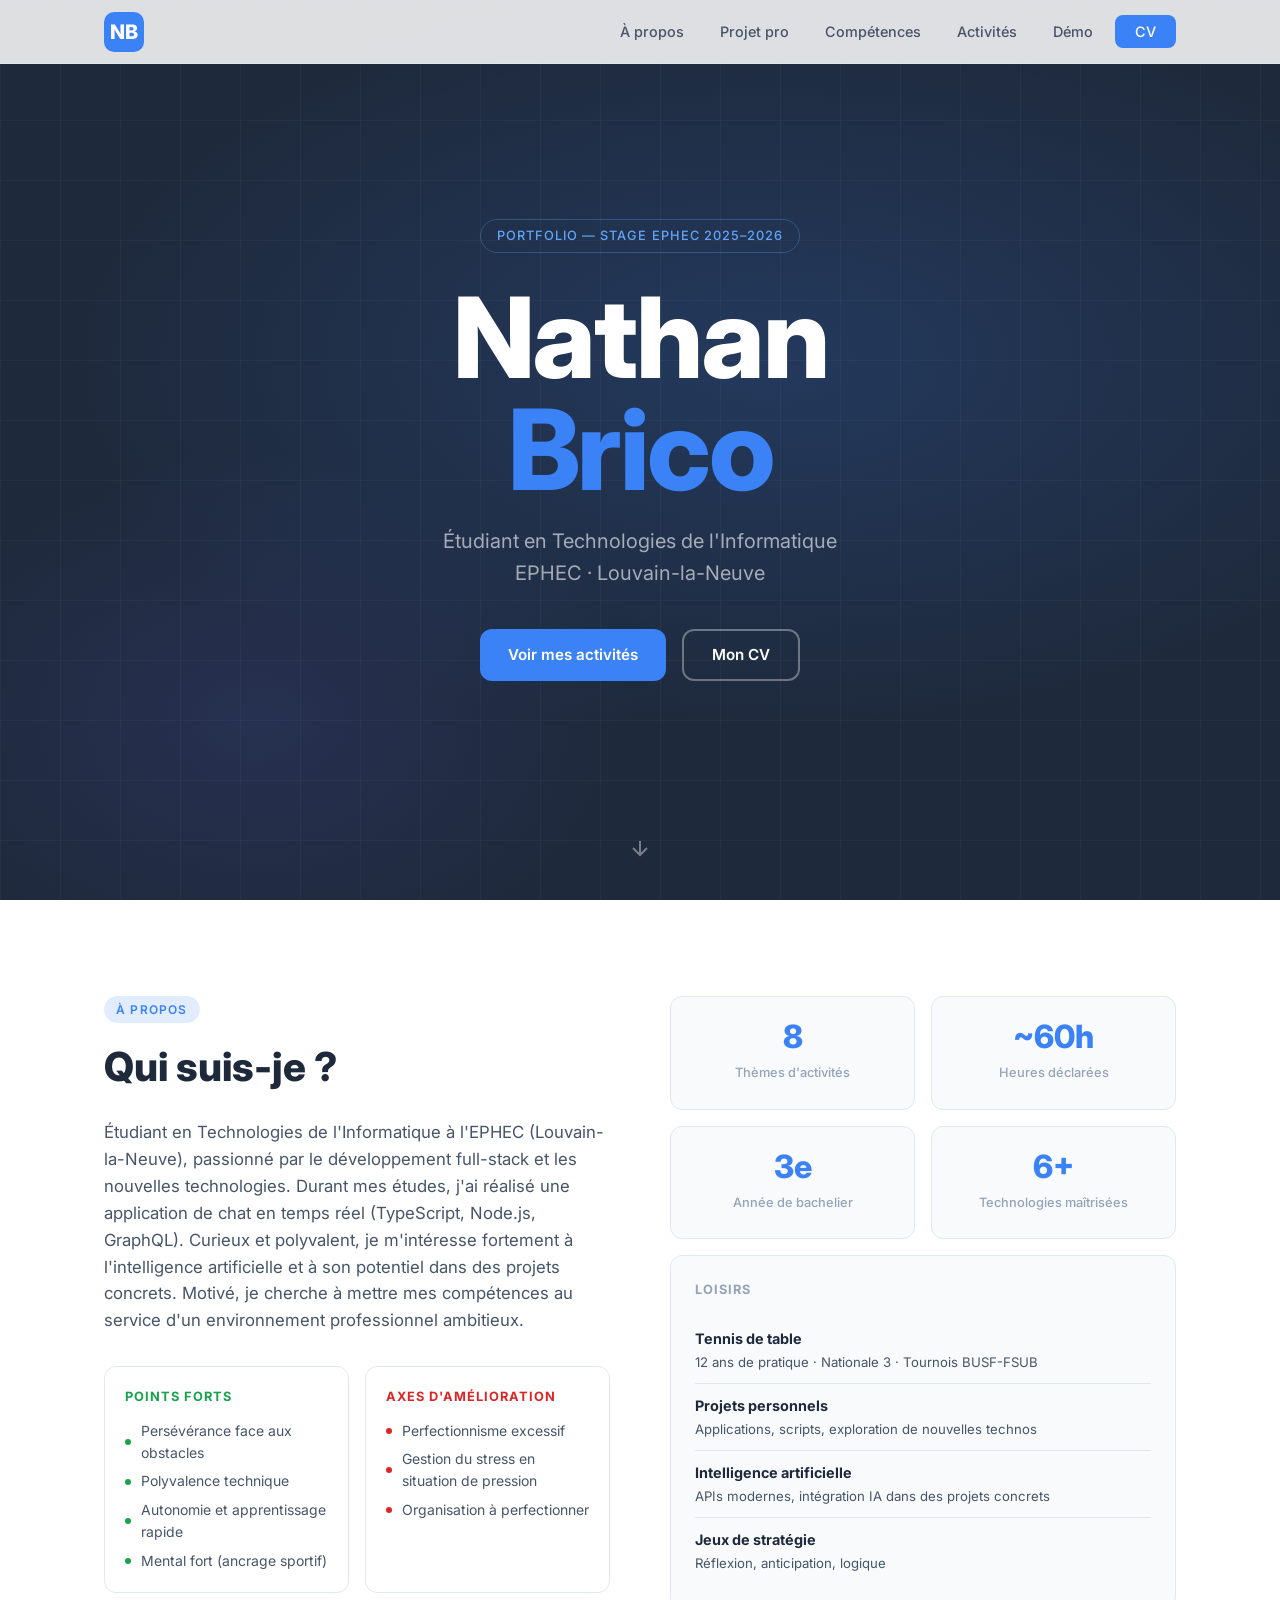
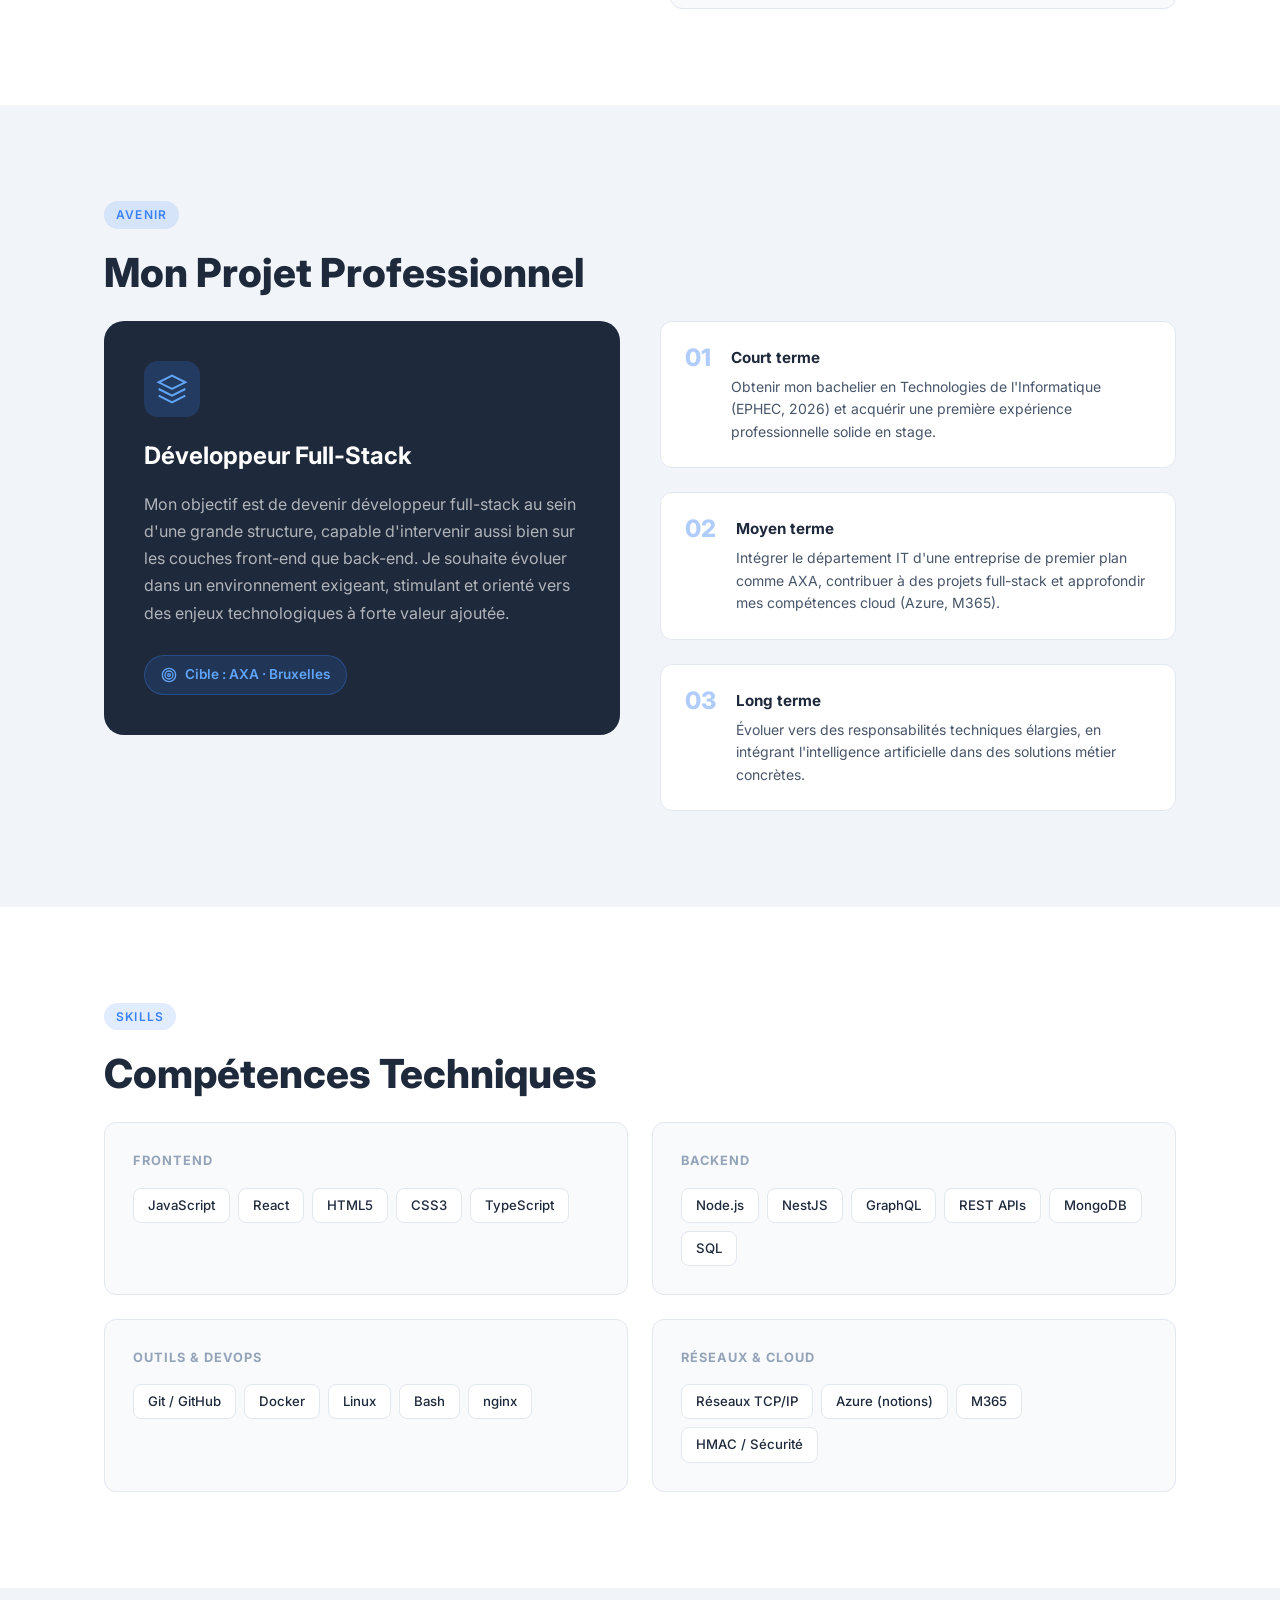
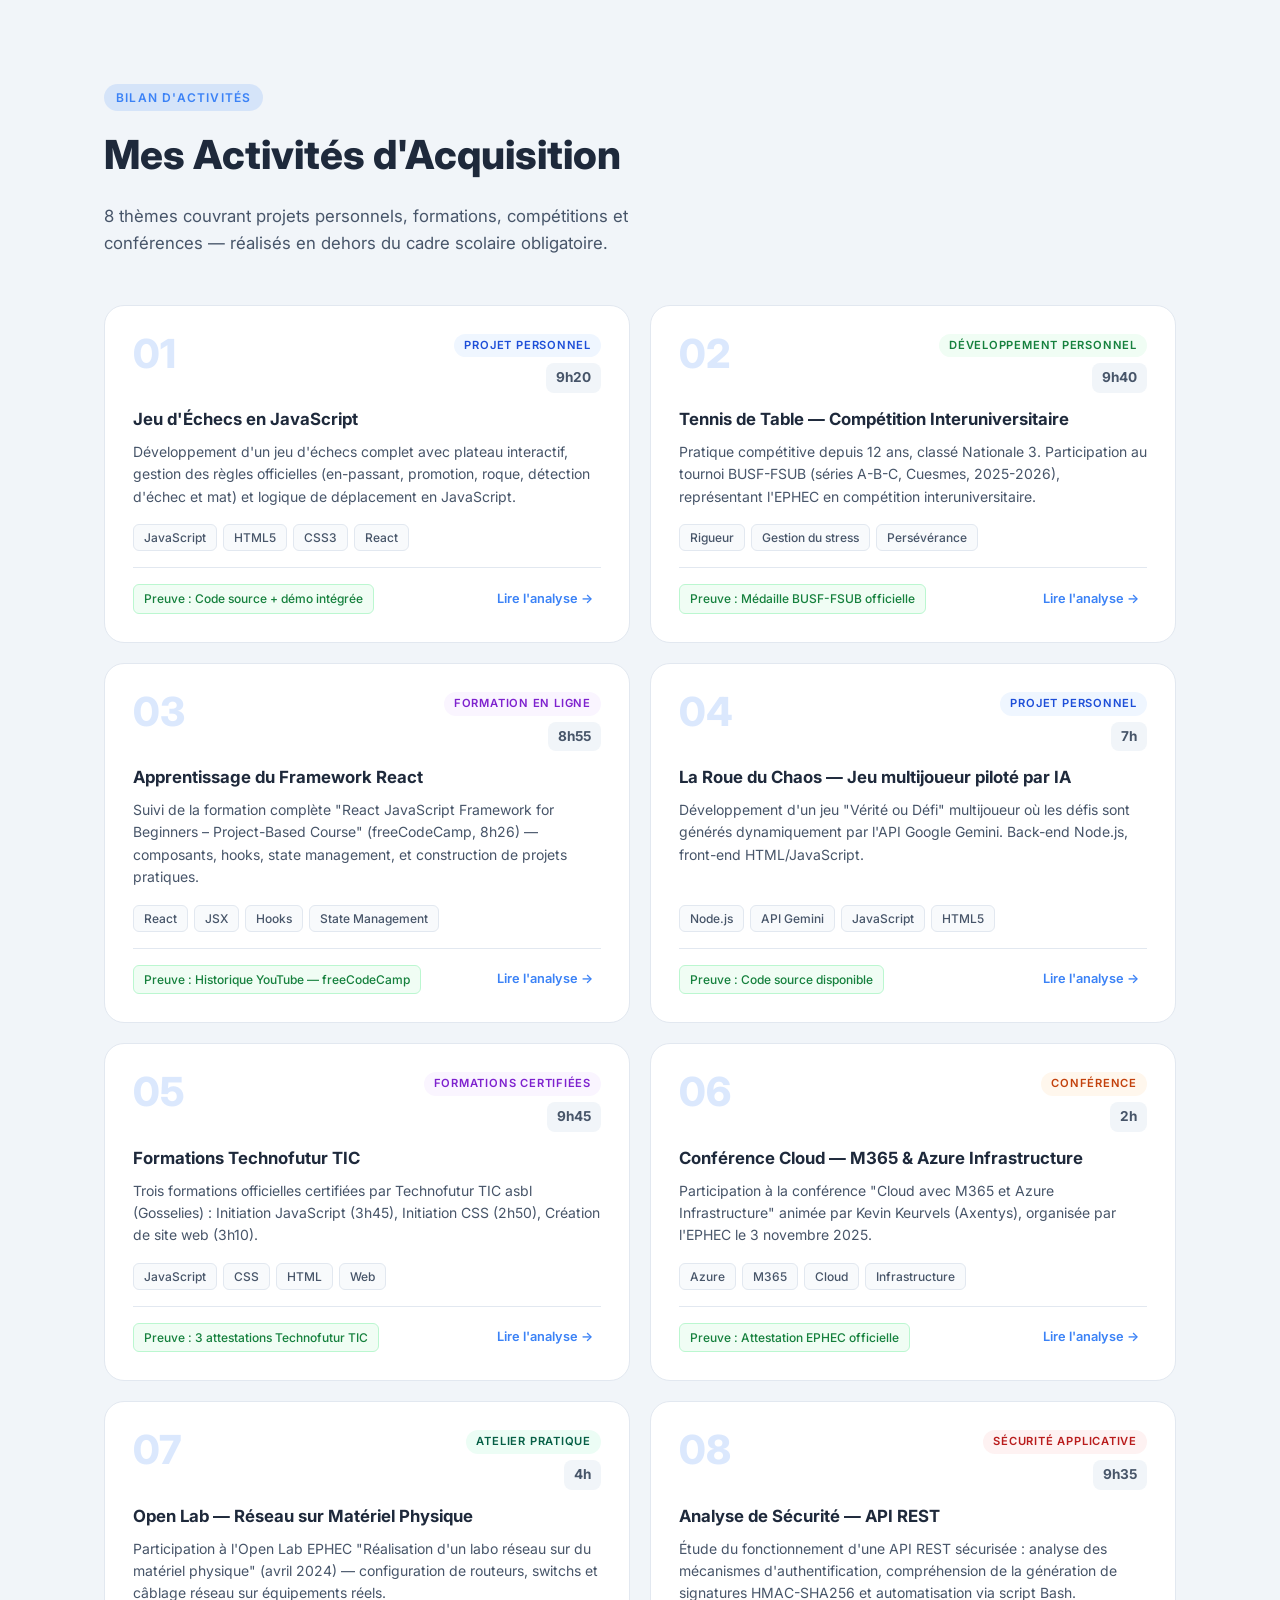
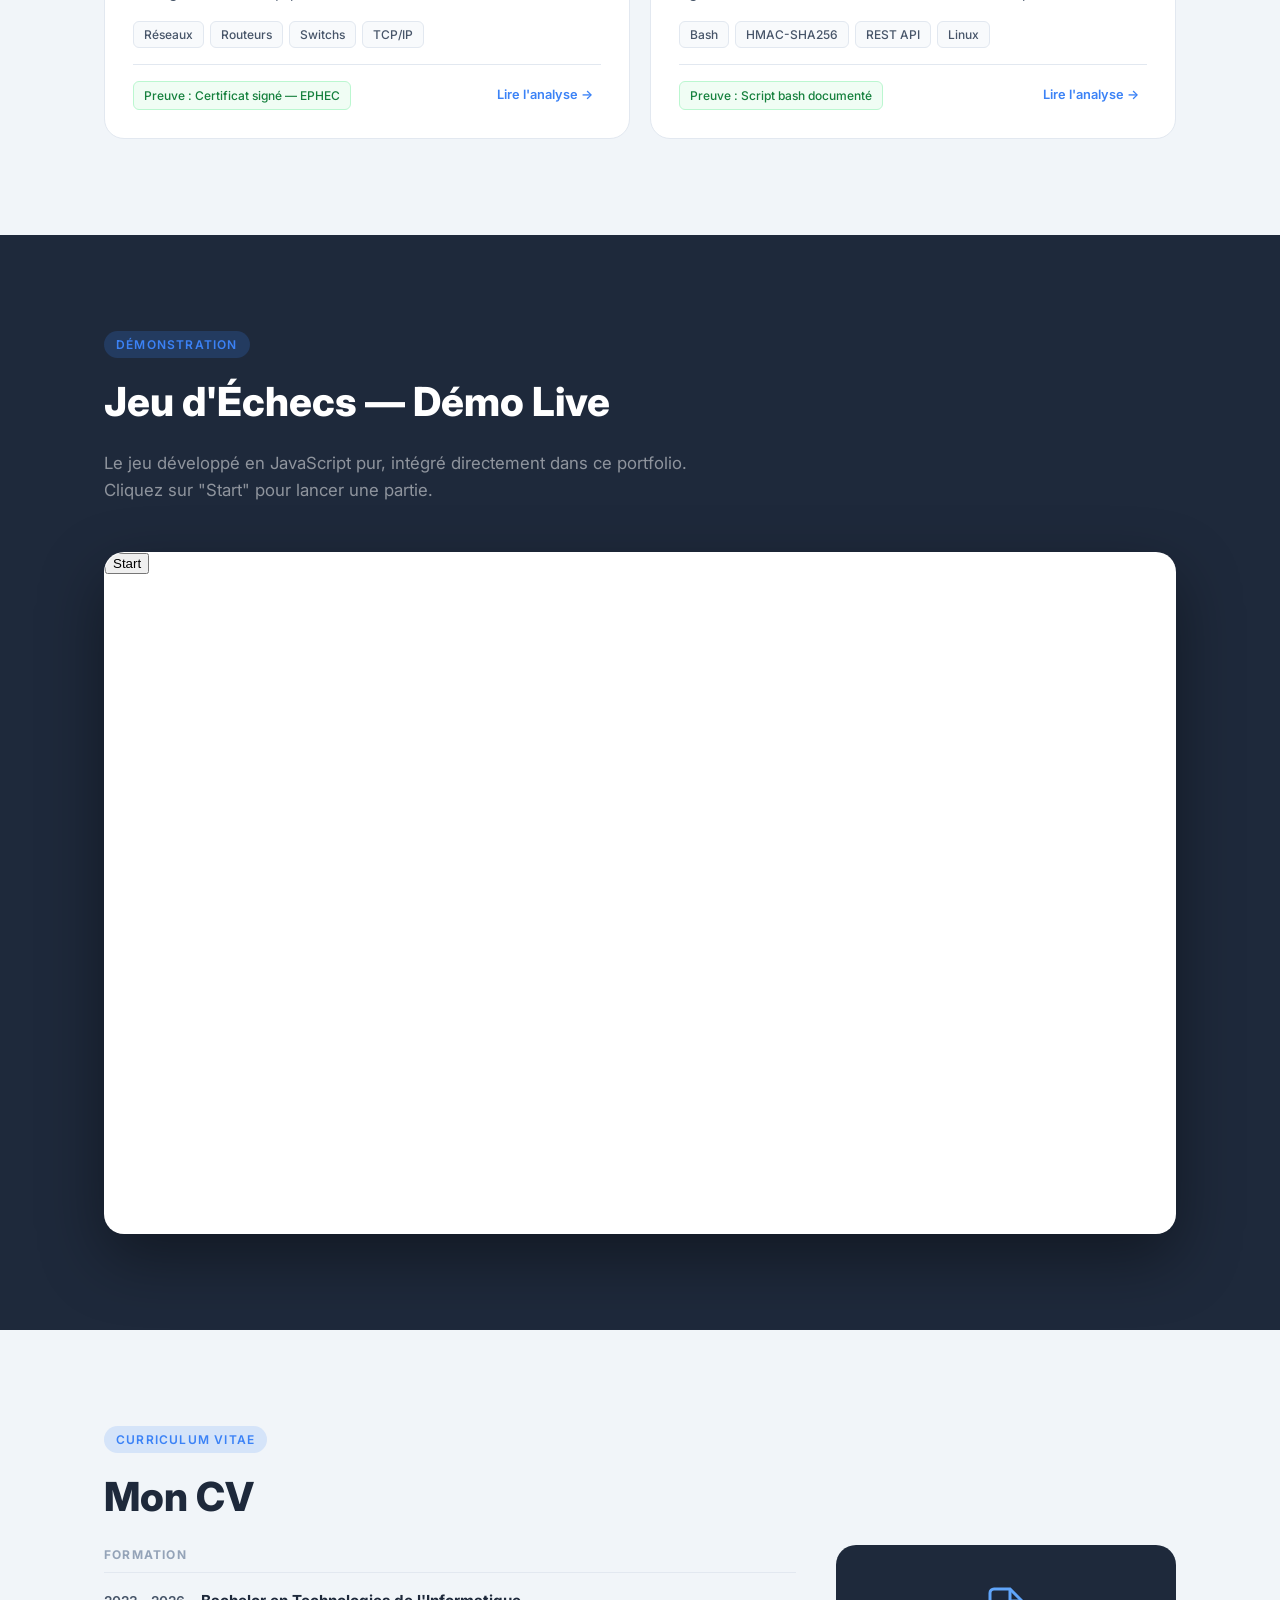
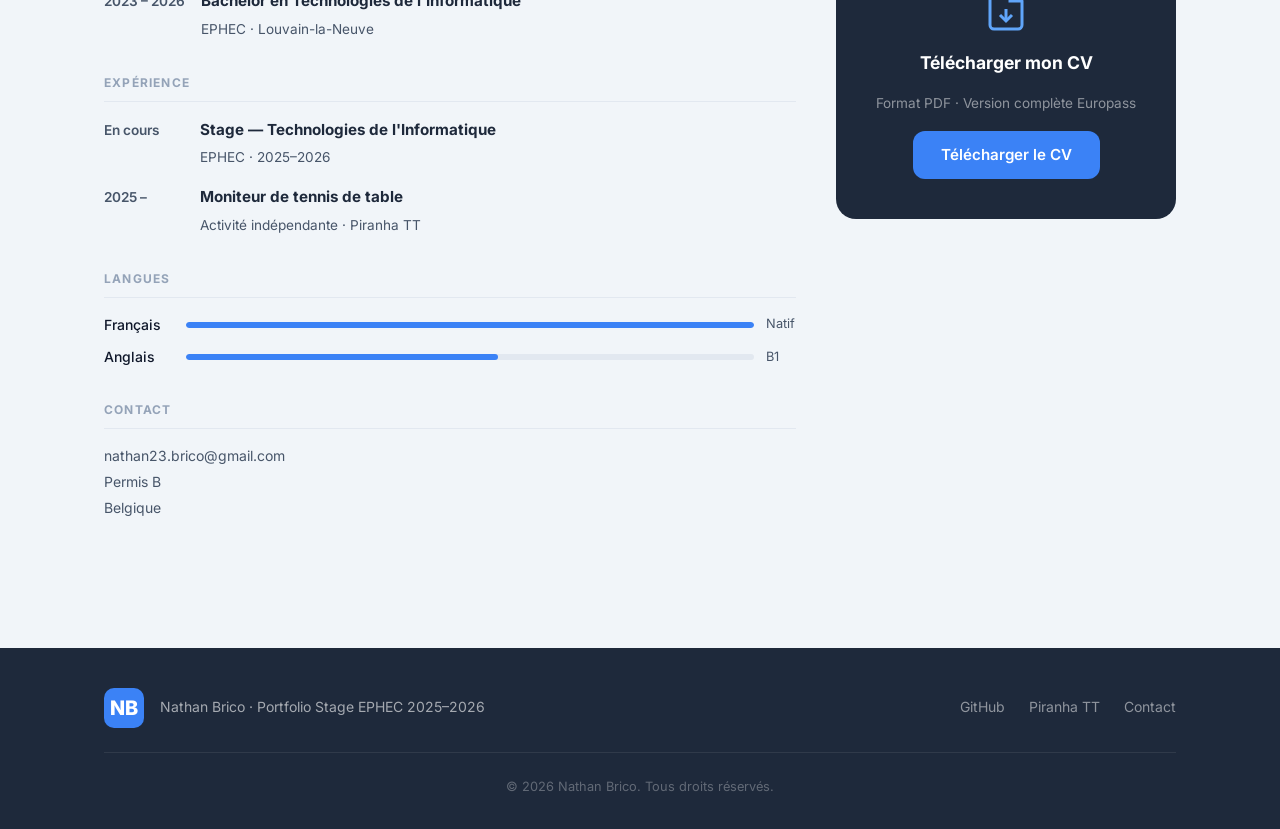
==== index.html @ 5069aa48 "Portfolio EPHEC — Nathan Brico" ====
<!DOCTYPE html>
<html lang="fr">

<head>
  <meta charset="UTF-8">
  <meta name="viewport" content="width=device-width, initial-scale=1.0">
  <title>Nathan Brico — Portfolio</title>
  <link rel="preconnect" href="https://fonts.googleapis.com">
  <link href="https://fonts.googleapis.com/css2?family=Inter:wght@300;400;500;600;700;800&display=swap"
    rel="stylesheet">
  <link rel="stylesheet" href="css/style.css">
</head>

<body>

  <!-- NAVIGATION -->
  <nav id="navbar">
    <div class="nav-inner">
      <a href="#hero" class="nav-logo">NB</a>
      <button class="nav-toggle" id="navToggle" aria-label="Menu">
        <span></span><span></span><span></span>
      </button>
      <ul class="nav-links" id="navLinks">
        <li><a href="#about">À propos</a></li>
        <li><a href="#projet">Projet pro</a></li>
        <li><a href="#competences">Compétences</a></li>
        <li><a href="#activites">Activités</a></li>
        <li><a href="#echecs">Démo</a></li>
        <li><a href="#cv" class="nav-cta">CV</a></li>
      </ul>
    </div>
  </nav>

  <!-- HERO -->
  <section id="hero">
    <div class="hero-bg"></div>
    <div class="hero-content">
      <span class="hero-tag">Portfolio — Stage EPHEC 2025–2026</span>
      <h1>Nathan<br><span class="hero-accent">Brico</span></h1>
      <p class="hero-subtitle">Étudiant en Technologies de l'Informatique<br>EPHEC · Louvain-la-Neuve</p>
      <div class="hero-buttons">
        <a href="#activites" class="btn btn-primary">Voir mes activités</a>
        <a href="#cv" class="btn btn-outline">Mon CV</a>
      </div>
    </div>
    <a href="#about" class="scroll-down" aria-label="Défiler">
      <svg width="24" height="24" viewBox="0 0 24 24" fill="none" stroke="currentColor" stroke-width="2">
        <path d="M12 5v14M5 12l7 7 7-7" />
      </svg>
    </a>
  </section>

  <!-- À PROPOS -->
  <section id="about">
    <div class="container">
      <div class="about-grid">
        <div class="about-text">
          <span class="section-tag">À propos</span>
          <h2>Qui suis-je ?</h2>
          <p>Étudiant en Technologies de l'Informatique à l'EPHEC (Louvain-la-Neuve), passionné par le développement
            full-stack et les nouvelles technologies. Durant mes études, j'ai réalisé une application de chat en temps
            réel (TypeScript, Node.js, GraphQL). Curieux et polyvalent, je m'intéresse fortement à l'intelligence
            artificielle et à son potentiel dans des projets concrets. Motivé, je cherche à mettre mes compétences au
            service d'un environnement professionnel ambitieux.</p>

          <div class="strengths-grid">
            <div class="strength-card positive">
              <h4>Points forts</h4>
              <ul>
                <li>Persévérance face aux obstacles</li>
                <li>Polyvalence technique</li>
                <li>Autonomie et apprentissage rapide</li>
                <li>Mental fort (ancrage sportif)</li>
              </ul>
            </div>
            <div class="strength-card negative">
              <h4>Axes d'amélioration</h4>
              <ul>
                <li>Perfectionnisme excessif</li>
                <li>Gestion du stress en situation de pression</li>
                <li>Organisation à perfectionner</li>
              </ul>
            </div>
          </div>
        </div>

        <div class="about-stats">
          <div class="stat-card">
            <span class="stat-number">8</span>
            <span class="stat-label">Thèmes d'activités</span>
          </div>
          <div class="stat-card">
            <span class="stat-number">~60h</span>
            <span class="stat-label">Heures déclarées</span>
          </div>
          <div class="stat-card">
            <span class="stat-number">3e</span>
            <span class="stat-label">Année de bachelier</span>
          </div>
          <div class="stat-card">
            <span class="stat-number">6+</span>
            <span class="stat-label">Technologies maîtrisées</span>
          </div>
          <div class="hobbies-card">
            <h4>Loisirs</h4>
            <div class="hobby-item">
              <strong>Tennis de table</strong>
              <p>12 ans de pratique · Nationale 3 · Tournois BUSF-FSUB</p>
            </div>
            <div class="hobby-item">
              <strong>Projets personnels</strong>
              <p>Applications, scripts, exploration de nouvelles technos</p>
            </div>
            <div class="hobby-item">
              <strong>Intelligence artificielle</strong>
              <p>APIs modernes, intégration IA dans des projets concrets</p>
            </div>
            <div class="hobby-item">
              <strong>Jeux de stratégie</strong>
              <p>Réflexion, anticipation, logique</p>
            </div>
          </div>
        </div>
      </div>
    </div>
  </section>

  <!-- PROJET PROFESSIONNEL -->
  <section id="projet">
    <div class="container">
      <span class="section-tag">Avenir</span>
      <h2>Mon Projet Professionnel</h2>
      <div class="projet-grid">
        <div class="projet-main">
          <div class="projet-card">
            <div class="projet-icon">
              <svg width="32" height="32" viewBox="0 0 24 24" fill="none" stroke="currentColor" stroke-width="1.5">
                <path d="M12 2L2 7l10 5 10-5-10-5zM2 17l10 5 10-5M2 12l10 5 10-5" />
              </svg>
            </div>
            <h3>Développeur Full-Stack</h3>
            <p>Mon objectif est de devenir développeur full-stack au sein d'une grande structure, capable d'intervenir
              aussi bien sur les couches front-end que back-end. Je souhaite évoluer dans un environnement exigeant,
              stimulant et orienté vers des enjeux technologiques à forte valeur ajoutée.</p>
            <div class="target-badge">
              <svg width="16" height="16" viewBox="0 0 24 24" fill="none" stroke="currentColor" stroke-width="2">
                <circle cx="12" cy="12" r="10" />
                <circle cx="12" cy="12" r="6" />
                <circle cx="12" cy="12" r="2" />
              </svg>
              Cible : AXA · Bruxelles
            </div>
          </div>
        </div>
        <div class="projet-steps">
          <div class="step">
            <span class="step-num">01</span>
            <div>
              <h4>Court terme</h4>
              <p>Obtenir mon bachelier en Technologies de l'Informatique (EPHEC, 2026) et acquérir une première
                expérience professionnelle solide en stage.</p>
            </div>
          </div>
          <div class="step">
            <span class="step-num">02</span>
            <div>
              <h4>Moyen terme</h4>
              <p>Intégrer le département IT d'une entreprise de premier plan comme AXA, contribuer à des projets
                full-stack et approfondir mes compétences cloud (Azure, M365).</p>
            </div>
          </div>
          <div class="step">
            <span class="step-num">03</span>
            <div>
              <h4>Long terme</h4>
              <p>Évoluer vers des responsabilités techniques élargies, en intégrant l'intelligence artificielle dans des
                solutions métier concrètes.</p>
            </div>
          </div>
        </div>
      </div>
    </div>
  </section>

  <!-- COMPÉTENCES -->
  <section id="competences">
    <div class="container">
      <span class="section-tag">Skills</span>
      <h2>Compétences Techniques</h2>
      <div class="skills-grid">
        <div class="skills-category">
          <h4>Frontend</h4>
          <div class="skills-tags">
            <span class="tag">JavaScript</span>
            <span class="tag">React</span>
            <span class="tag">HTML5</span>
            <span class="tag">CSS3</span>
            <span class="tag">TypeScript</span>
          </div>
        </div>
        <div class="skills-category">
          <h4>Backend</h4>
          <div class="skills-tags">
            <span class="tag">Node.js</span>
            <span class="tag">NestJS</span>
            <span class="tag">GraphQL</span>
            <span class="tag">REST APIs</span>
            <span class="tag">MongoDB</span>
            <span class="tag">SQL</span>
          </div>
        </div>
        <div class="skills-category">
          <h4>Outils & DevOps</h4>
          <div class="skills-tags">
            <span class="tag">Git / GitHub</span>
            <span class="tag">Docker</span>
            <span class="tag">Linux</span>
            <span class="tag">Bash</span>
            <span class="tag">nginx</span>
          </div>
        </div>
        <div class="skills-category">
          <h4>Réseaux & Cloud</h4>
          <div class="skills-tags">
            <span class="tag">Réseaux TCP/IP</span>
            <span class="tag">Azure (notions)</span>
            <span class="tag">M365</span>
            <span class="tag">HMAC / Sécurité</span>
          </div>
        </div>
      </div>
    </div>
  </section>

  <!-- ACTIVITÉS -->
  <section id="activites">
    <div class="container">
      <span class="section-tag">Bilan d'activités</span>
      <h2>Mes Activités d'Acquisition</h2>
      <p class="section-desc">8 thèmes couvrant projets personnels, formations, compétitions et conférences — réalisés
        en dehors du cadre scolaire obligatoire.</p>

      <div class="activities-grid">

        <!-- Thème 1 -->
        <div class="activity-card" data-theme="1">
          <div class="activity-header">
            <div class="theme-num">01</div>
            <div class="activity-meta">
              <span class="activity-type project">Projet personnel</span>
              <span class="activity-hours">9h20</span>
            </div>
          </div>
          <h3>Jeu d'Échecs en JavaScript</h3>
          <p class="activity-desc">Développement d'un jeu d'échecs complet avec plateau interactif, gestion des règles officielles (en-passant, promotion, roque, détection d'échec et mat) et logique de déplacement en JavaScript.</p>
          <div class="activity-skills">
            <span>JavaScript</span><span>HTML5</span><span>CSS3</span><span>React</span>
          </div>
          <div class="activity-footer">
            <span class="proof-badge">Preuve : Code source + démo intégrée</span>
            <a href="analyses/theme-1.html" class="expand-btn">Lire l'analyse →</a>
          </div>
        </div>

        <!-- Thème 2 -->
        <div class="activity-card" data-theme="2">
          <div class="activity-header">
            <div class="theme-num">02</div>
            <div class="activity-meta">
              <span class="activity-type sport">Développement personnel</span>
              <span class="activity-hours">9h40</span>
            </div>
          </div>
          <h3>Tennis de Table — Compétition Interuniversitaire</h3>
          <p class="activity-desc">Pratique compétitive depuis 12 ans, classé Nationale 3. Participation au tournoi BUSF-FSUB (séries A-B-C, Cuesmes, 2025-2026), représentant l'EPHEC en compétition interuniversitaire.</p>
          <div class="activity-skills">
            <span>Rigueur</span><span>Gestion du stress</span><span>Persévérance</span>
          </div>
          <div class="activity-footer">
            <span class="proof-badge">Preuve : Médaille BUSF-FSUB officielle</span>
            <a href="analyses/theme-2.html" class="expand-btn">Lire l'analyse →</a>
          </div>
        </div>

        <!-- Thème 3 -->
        <div class="activity-card" data-theme="3">
          <div class="activity-header">
            <div class="theme-num">03</div>
            <div class="activity-meta">
              <span class="activity-type formation">Formation en ligne</span>
              <span class="activity-hours">8h55</span>
            </div>
          </div>
          <h3>Apprentissage du Framework React</h3>
          <p class="activity-desc">Suivi de la formation complète "React JavaScript Framework for Beginners – Project-Based Course" (freeCodeCamp, 8h26) — composants, hooks, state management, et construction de projets pratiques.</p>
          <div class="activity-skills">
            <span>React</span><span>JSX</span><span>Hooks</span><span>State Management</span>
          </div>
          <div class="activity-footer">
            <span class="proof-badge">Preuve : Historique YouTube — freeCodeCamp</span>
            <a href="analyses/theme-3.html" class="expand-btn">Lire l'analyse →</a>
          </div>
        </div>

        <!-- Thème 4 -->
        <div class="activity-card" data-theme="4">
          <div class="activity-header">
            <div class="theme-num">04</div>
            <div class="activity-meta">
              <span class="activity-type project">Projet personnel</span>
              <span class="activity-hours">7h</span>
            </div>
          </div>
          <h3>La Roue du Chaos — Jeu multijoueur piloté par IA</h3>
          <p class="activity-desc">Développement d'un jeu "Vérité ou Défi" multijoueur où les défis sont générés dynamiquement par l'API Google Gemini. Back-end Node.js, front-end HTML/JavaScript.</p>
          <div class="activity-skills">
            <span>Node.js</span><span>API Gemini</span><span>JavaScript</span><span>HTML5</span>
          </div>
          <div class="activity-footer">
            <span class="proof-badge">Preuve : Code source disponible</span>
            <a href="analyses/theme-4.html" class="expand-btn">Lire l'analyse →</a>
          </div>
        </div>

        <!-- Thème 5 -->
        <div class="activity-card" data-theme="5">
          <div class="activity-header">
            <div class="theme-num">05</div>
            <div class="activity-meta">
              <span class="activity-type formation">Formations certifiées</span>
              <span class="activity-hours">9h45</span>
            </div>
          </div>
          <h3>Formations Technofutur TIC</h3>
          <p class="activity-desc">Trois formations officielles certifiées par Technofutur TIC asbl (Gosselies) : Initiation JavaScript (3h45), Initiation CSS (2h50), Création de site web (3h10).</p>
          <div class="activity-skills">
            <span>JavaScript</span><span>CSS</span><span>HTML</span><span>Web</span>
          </div>
          <div class="activity-footer">
            <span class="proof-badge">Preuve : 3 attestations Technofutur TIC</span>
            <a href="analyses/theme-5.html" class="expand-btn">Lire l'analyse →</a>
          </div>
        </div>

        <!-- Thème 6 -->
        <div class="activity-card" data-theme="6">
          <div class="activity-header">
            <div class="theme-num">06</div>
            <div class="activity-meta">
              <span class="activity-type conference">Conférence</span>
              <span class="activity-hours">2h</span>
            </div>
          </div>
          <h3>Conférence Cloud — M365 &amp; Azure Infrastructure</h3>
          <p class="activity-desc">Participation à la conférence "Cloud avec M365 et Azure Infrastructure" animée par Kevin Keurvels (Axentys), organisée par l'EPHEC le 3 novembre 2025.</p>
          <div class="activity-skills">
            <span>Azure</span><span>M365</span><span>Cloud</span><span>Infrastructure</span>
          </div>
          <div class="activity-footer">
            <span class="proof-badge">Preuve : Attestation EPHEC officielle</span>
            <a href="analyses/theme-6.html" class="expand-btn">Lire l'analyse →</a>
          </div>
        </div>

        <!-- Thème 7 -->
        <div class="activity-card" data-theme="7">
          <div class="activity-header">
            <div class="theme-num">07</div>
            <div class="activity-meta">
              <span class="activity-type lab">Atelier pratique</span>
              <span class="activity-hours">4h</span>
            </div>
          </div>
          <h3>Open Lab — Réseau sur Matériel Physique</h3>
          <p class="activity-desc">Participation à l'Open Lab EPHEC "Réalisation d'un labo réseau sur du matériel physique" (avril 2024) — configuration de routeurs, switchs et câblage réseau sur équipements réels.</p>
          <div class="activity-skills">
            <span>Réseaux</span><span>Routeurs</span><span>Switchs</span><span>TCP/IP</span>
          </div>
          <div class="activity-footer">
            <span class="proof-badge">Preuve : Certificat signé — EPHEC</span>
            <a href="analyses/theme-7.html" class="expand-btn">Lire l'analyse →</a>
          </div>
        </div>

        <!-- Thème 8 -->
        <div class="activity-card" data-theme="8">
          <div class="activity-header">
            <div class="theme-num">08</div>
            <div class="activity-meta">
              <span class="activity-type security">Sécurité applicative</span>
              <span class="activity-hours">9h35</span>
            </div>
          </div>
          <h3>Analyse de Sécurité — API REST</h3>
          <p class="activity-desc">Étude du fonctionnement d'une API REST sécurisée : analyse des mécanismes d'authentification, compréhension de la génération de signatures HMAC-SHA256 et automatisation via script Bash.</p>
          <div class="activity-skills">
            <span>Bash</span><span>HMAC-SHA256</span><span>REST API</span><span>Linux</span>
          </div>
          <div class="activity-footer">
            <span class="proof-badge">Preuve : Script bash documenté</span>
            <a href="analyses/theme-8.html" class="expand-btn">Lire l'analyse →</a>
          </div>
        </div>

      </div>
    </div>
  </section>

  <!-- DÉMO JEU D'ÉCHECS -->
  <section id="echecs">
    <div class="container">
      <span class="section-tag">Démonstration</span>
      <h2>Jeu d'Échecs — Démo Live</h2>
      <p class="section-desc">Le jeu développé en JavaScript pur, intégré directement dans ce portfolio. Cliquez sur
        "Start" pour lancer une partie.</p>
      <div class="chess-wrapper">
        <iframe src="chess/chess.html" title="Jeu d'échecs JavaScript" allowfullscreen></iframe>
      </div>
    </div>
  </section>

  <!-- CV -->
  <section id="cv">
    <div class="container">
      <span class="section-tag">Curriculum Vitae</span>
      <h2>Mon CV</h2>
      <div class="cv-grid">
        <div class="cv-info">
          <div class="cv-block">
            <h4>Formation</h4>
            <div class="cv-item">
              <span class="cv-date">2023 – 2026</span>
              <div>
                <strong>Bachelor en Technologies de l'Informatique</strong>
                <span>EPHEC · Louvain-la-Neuve</span>
              </div>
            </div>
          </div>
          <div class="cv-block">
            <h4>Expérience</h4>
            <div class="cv-item">
              <span class="cv-date">En cours</span>
              <div>
                <strong>Stage — Technologies de l'Informatique</strong>
                <span>EPHEC · 2025–2026</span>
              </div>
            </div>
            <div class="cv-item">
              <span class="cv-date">2025 –</span>
              <div>
                <strong>Moniteur de tennis de table</strong>
                <span>Activité indépendante · Piranha TT</span>
              </div>
            </div>
          </div>
          <div class="cv-block">
            <h4>Langues</h4>
            <div class="lang-row">
              <span>Français</span>
              <div class="lang-bar">
                <div style="width:100%"></div>
              </div><span>Natif</span>
            </div>
            <div class="lang-row">
              <span>Anglais</span>
              <div class="lang-bar">
                <div style="width:55%"></div>
              </div><span>B1</span>
            </div>
          </div>
          <div class="cv-block">
            <h4>Contact</h4>
            <p>nathan23.brico@gmail.com</p>
            <p>Permis B</p>
            <p>Belgique</p>
          </div>
        </div>
        <div class="cv-download">
          <div class="cv-download-card">
            <svg width="48" height="48" viewBox="0 0 24 24" fill="none" stroke="currentColor" stroke-width="1.5">
              <path d="M14 2H6a2 2 0 0 0-2 2v16a2 2 0 0 0 2 2h12a2 2 0 0 0 2-2V8z" />
              <polyline points="14 2 14 8 20 8" />
              <line x1="12" y1="18" x2="12" y2="12" />
              <polyline points="9 15 12 18 15 15" />
            </svg>
            <h3>Télécharger mon CV</h3>
            <p>Format PDF · Version complète Europass</p>
            <a href="assets/cv.pdf" download class="btn btn-primary">Télécharger le CV</a>
          </div>
        </div>
      </div>
    </div>
  </section>

  <!-- FOOTER -->
  <footer>
    <div class="container">
      <div class="footer-inner">
        <div class="footer-brand">
          <span class="nav-logo">NB</span>
          <p>Nathan Brico · Portfolio Stage EPHEC 2025–2026</p>
        </div>
        <div class="footer-links">
          <a href="https://github.com/Bommer5" target="_blank" rel="noopener">GitHub</a>
          <a href="https://piranha-tt.be" target="_blank" rel="noopener">Piranha TT</a>
          <a href="mailto:nathan23.brico@gmail.com">Contact</a>
        </div>
      </div>
      <p class="footer-copy">&copy; 2026 Nathan Brico. Tous droits réservés.</p>
    </div>
  </footer>

  <script src="js/main.js"></script>
</body>

</html>
---- css/style.css ----
/* ============================================================
   VARIABLES & RESET
   ============================================================ */
:root {
  --primary: #1e293b;
  --primary-light: #334155;
  --accent: #3b82f6;
  --accent-light: #60a5fa;
  --accent-glow: rgba(59, 130, 246, 0.15);
  --bg: #f8fafc;
  --bg-alt: #f1f5f9;
  --card: #ffffff;
  --border: #e2e8f0;
  --text: #0f172a;
  --text-mid: #475569;
  --text-light: #94a3b8;
  --radius: 12px;
  --radius-lg: 20px;
  --shadow: 0 1px 3px rgba(0,0,0,.06), 0 4px 16px rgba(0,0,0,.06);
  --shadow-hover: 0 8px 32px rgba(59,130,246,.12), 0 2px 8px rgba(0,0,0,.08);
  --transition: .25s cubic-bezier(.4,0,.2,1);
  --nav-h: 64px;
}

*, *::before, *::after { box-sizing: border-box; margin: 0; padding: 0; }

html { scroll-behavior: smooth; scroll-padding-top: var(--nav-h); }

body {
  font-family: 'Inter', system-ui, sans-serif;
  background: var(--bg);
  color: var(--text);
  line-height: 1.6;
  overflow-x: hidden;
}

img { max-width: 100%; display: block; }
a { text-decoration: none; color: inherit; }
ul { list-style: none; }
button { border: none; cursor: pointer; background: none; font-family: inherit; }

/* ============================================================
   LAYOUT
   ============================================================ */
.container {
  max-width: 1120px;
  margin: 0 auto;
  padding: 0 24px;
}

section {
  padding: 96px 0;
}

.section-tag {
  display: inline-block;
  font-size: .75rem;
  font-weight: 600;
  letter-spacing: .1em;
  text-transform: uppercase;
  color: var(--accent);
  background: var(--accent-glow);
  padding: 4px 12px;
  border-radius: 99px;
  margin-bottom: 12px;
}

section h2 {
  font-size: clamp(1.75rem, 4vw, 2.5rem);
  font-weight: 800;
  color: var(--primary);
  margin-bottom: 16px;
}

.section-desc {
  color: var(--text-mid);
  font-size: 1.05rem;
  max-width: 600px;
  margin-bottom: 48px;
}

/* ============================================================
   BUTTONS
   ============================================================ */
.btn {
  display: inline-flex;
  align-items: center;
  gap: 8px;
  padding: 12px 28px;
  border-radius: var(--radius);
  font-size: .95rem;
  font-weight: 600;
  transition: var(--transition);
}

.btn-primary {
  background: var(--accent);
  color: #fff;
}
.btn-primary:hover { background: #2563eb; transform: translateY(-1px); box-shadow: 0 4px 16px rgba(59,130,246,.35); }

.btn-outline {
  border: 2px solid rgba(255,255,255,.35);
  color: #fff;
}
.btn-outline:hover { background: rgba(255,255,255,.12); transform: translateY(-1px); }

/* ============================================================
   NAVIGATION
   ============================================================ */
#navbar {
  position: fixed;
  top: 0; left: 0; right: 0;
  z-index: 100;
  height: var(--nav-h);
  background: rgba(255,255,255,.85);
  backdrop-filter: blur(12px);
  -webkit-backdrop-filter: blur(12px);
  border-bottom: 1px solid var(--border);
  transition: box-shadow var(--transition);
}

#navbar.scrolled { box-shadow: 0 2px 20px rgba(0,0,0,.08); }

.nav-inner {
  max-width: 1120px;
  margin: 0 auto;
  padding: 0 24px;
  height: 100%;
  display: flex;
  align-items: center;
  justify-content: space-between;
}

.nav-logo {
  font-size: 1.25rem;
  font-weight: 800;
  color: var(--primary);
  background: var(--accent);
  color: #fff;
  width: 40px; height: 40px;
  border-radius: 10px;
  display: flex;
  align-items: center;
  justify-content: center;
}

.nav-links {
  display: flex;
  align-items: center;
  gap: 8px;
}

.nav-links a {
  font-size: .9rem;
  font-weight: 500;
  color: var(--text-mid);
  padding: 6px 14px;
  border-radius: 8px;
  transition: var(--transition);
}

.nav-links a:hover { color: var(--primary); background: var(--bg-alt); }

.nav-links .nav-cta {
  background: var(--accent);
  color: #fff;
  padding: 8px 20px;
}
.nav-links .nav-cta:hover { background: #2563eb; color: #fff; }

.nav-toggle {
  display: none;
  flex-direction: column;
  gap: 5px;
  padding: 8px;
}
.nav-toggle span {
  display: block;
  width: 22px;
  height: 2px;
  background: var(--primary);
  border-radius: 2px;
  transition: var(--transition);
}

/* ============================================================
   HERO
   ============================================================ */
#hero {
  position: relative;
  min-height: 100vh;
  display: flex;
  align-items: center;
  justify-content: center;
  overflow: hidden;
  padding: 0;
  background: var(--primary);
}

.hero-bg {
  position: absolute;
  inset: 0;
  background: radial-gradient(ellipse 80% 60% at 60% 40%, rgba(59,130,246,.18) 0%, transparent 70%),
              radial-gradient(ellipse 50% 50% at 20% 80%, rgba(99,102,241,.12) 0%, transparent 60%);
}

/* Grid overlay */
.hero-bg::after {
  content: '';
  position: absolute;
  inset: 0;
  background-image:
    linear-gradient(rgba(255,255,255,.03) 1px, transparent 1px),
    linear-gradient(90deg, rgba(255,255,255,.03) 1px, transparent 1px);
  background-size: 60px 60px;
}

.hero-content {
  position: relative;
  z-index: 1;
  text-align: center;
  padding: 24px;
}

.hero-tag {
  display: inline-block;
  font-size: .8rem;
  font-weight: 500;
  letter-spacing: .08em;
  text-transform: uppercase;
  color: var(--accent-light);
  border: 1px solid rgba(96,165,250,.3);
  padding: 6px 16px;
  border-radius: 99px;
  margin-bottom: 28px;
}

.hero-content h1 {
  font-size: clamp(3rem, 10vw, 7rem);
  font-weight: 800;
  line-height: 1;
  color: #fff;
  margin-bottom: 20px;
  letter-spacing: -.02em;
}

.hero-accent {
  color: var(--accent);
}

.hero-subtitle {
  font-size: clamp(1rem, 2.5vw, 1.25rem);
  color: rgba(255,255,255,.6);
  margin-bottom: 40px;
  font-weight: 400;
}

.hero-buttons {
  display: flex;
  gap: 16px;
  justify-content: center;
  flex-wrap: wrap;
}

.scroll-down {
  position: absolute;
  bottom: 32px;
  left: 50%;
  transform: translateX(-50%);
  color: rgba(255,255,255,.4);
  animation: bounce 2s infinite;
  z-index: 1;
}

@keyframes bounce {
  0%, 100% { transform: translateX(-50%) translateY(0); }
  50% { transform: translateX(-50%) translateY(8px); }
}

/* ============================================================
   ABOUT
   ============================================================ */
#about { background: var(--card); }

.about-grid {
  display: grid;
  grid-template-columns: 1fr 1fr;
  gap: 60px;
  align-items: start;
}

.about-text h2 { margin-bottom: 20px; }

.about-text > p {
  color: var(--text-mid);
  font-size: 1.05rem;
  margin-bottom: 32px;
}

.strengths-grid {
  display: grid;
  grid-template-columns: 1fr 1fr;
  gap: 16px;
}

.strength-card {
  padding: 20px;
  border-radius: var(--radius);
  border: 1px solid var(--border);
}
.strength-card h4 {
  font-size: .8rem;
  font-weight: 700;
  letter-spacing: .08em;
  text-transform: uppercase;
  margin-bottom: 12px;
}
.strength-card.positive h4 { color: #16a34a; }
.strength-card.negative h4 { color: #dc2626; }

.strength-card ul { display: flex; flex-direction: column; gap: 6px; }
.strength-card li {
  font-size: .875rem;
  color: var(--text-mid);
  padding-left: 16px;
  position: relative;
}
.strength-card li::before {
  content: '';
  position: absolute;
  left: 0; top: 50%;
  transform: translateY(-50%);
  width: 6px; height: 6px;
  border-radius: 50%;
}
.strength-card.positive li::before { background: #16a34a; }
.strength-card.negative li::before { background: #dc2626; }

.about-stats {
  display: grid;
  grid-template-columns: 1fr 1fr;
  gap: 16px;
}

.stat-card {
  background: var(--bg);
  border: 1px solid var(--border);
  border-radius: var(--radius);
  padding: 24px;
  text-align: center;
  transition: var(--transition);
}
.stat-card:hover { border-color: var(--accent); box-shadow: var(--shadow-hover); }

.stat-number {
  display: block;
  font-size: 2rem;
  font-weight: 800;
  color: var(--accent);
  line-height: 1;
  margin-bottom: 6px;
}

.stat-label {
  font-size: .8rem;
  color: var(--text-light);
  font-weight: 500;
}

.hobbies-card {
  grid-column: 1 / -1;
  background: var(--bg);
  border: 1px solid var(--border);
  border-radius: var(--radius);
  padding: 24px;
}
.hobbies-card h4 {
  font-size: .8rem;
  font-weight: 700;
  letter-spacing: .08em;
  text-transform: uppercase;
  color: var(--text-light);
  margin-bottom: 16px;
}
.hobby-item {
  padding: 10px 0;
  border-bottom: 1px solid var(--border);
}
.hobby-item:last-child { border-bottom: none; }
.hobby-item strong { font-size: .9rem; color: var(--primary); display: block; }
.hobby-item p { font-size: .825rem; color: var(--text-mid); margin-top: 2px; }

/* ============================================================
   PROJET PROFESSIONNEL
   ============================================================ */
#projet { background: var(--bg-alt); }

.projet-grid {
  display: grid;
  grid-template-columns: 1fr 1fr;
  gap: 40px;
  align-items: start;
}

.projet-card {
  background: var(--primary);
  color: #fff;
  border-radius: var(--radius-lg);
  padding: 40px;
  height: 100%;
}

.projet-icon {
  width: 56px; height: 56px;
  background: rgba(59,130,246,.2);
  border-radius: 14px;
  display: flex;
  align-items: center;
  justify-content: center;
  margin-bottom: 20px;
  color: var(--accent-light);
}

.projet-card h3 {
  font-size: 1.5rem;
  font-weight: 700;
  margin-bottom: 16px;
}

.projet-card p {
  color: rgba(255,255,255,.65);
  line-height: 1.7;
  margin-bottom: 28px;
}

.target-badge {
  display: inline-flex;
  align-items: center;
  gap: 8px;
  font-size: .85rem;
  font-weight: 600;
  color: var(--accent-light);
  background: rgba(59,130,246,.15);
  border: 1px solid rgba(59,130,246,.3);
  padding: 8px 16px;
  border-radius: 99px;
}

.projet-steps { display: flex; flex-direction: column; gap: 24px; }

.step {
  display: flex;
  gap: 20px;
  align-items: flex-start;
  background: var(--card);
  border: 1px solid var(--border);
  border-radius: var(--radius);
  padding: 24px;
  transition: var(--transition);
}
.step:hover { border-color: var(--accent); box-shadow: var(--shadow-hover); }

.step-num {
  font-size: 1.5rem;
  font-weight: 800;
  color: var(--accent);
  opacity: .4;
  flex-shrink: 0;
  line-height: 1;
}

.step h4 { font-size: .95rem; font-weight: 700; margin-bottom: 6px; color: var(--primary); }
.step p { font-size: .875rem; color: var(--text-mid); }

/* ============================================================
   COMPÉTENCES
   ============================================================ */
#competences { background: var(--card); }

.skills-grid {
  display: grid;
  grid-template-columns: repeat(2, 1fr);
  gap: 24px;
}

.skills-category {
  background: var(--bg);
  border: 1px solid var(--border);
  border-radius: var(--radius);
  padding: 28px;
  transition: var(--transition);
}
.skills-category:hover { border-color: var(--accent); }

.skills-category h4 {
  font-size: .8rem;
  font-weight: 700;
  letter-spacing: .08em;
  text-transform: uppercase;
  color: var(--text-light);
  margin-bottom: 16px;
}

.skills-tags {
  display: flex;
  flex-wrap: wrap;
  gap: 8px;
}

.tag {
  font-size: .825rem;
  font-weight: 500;
  padding: 6px 14px;
  background: var(--card);
  border: 1px solid var(--border);
  border-radius: 8px;
  color: var(--primary);
  transition: var(--transition);
}
.tag:hover { background: var(--accent); color: #fff; border-color: var(--accent); }

/* ============================================================
   ACTIVITÉS
   ============================================================ */
#activites { background: var(--bg-alt); }

.activities-grid {
  display: grid;
  grid-template-columns: repeat(2, 1fr);
  gap: 20px;
}

.activity-card {
  background: var(--card);
  border: 1px solid var(--border);
  border-radius: var(--radius-lg);
  padding: 28px;
  transition: var(--transition);
  display: flex;
  flex-direction: column;
}
.activity-card:hover { border-color: var(--accent); box-shadow: var(--shadow-hover); transform: translateY(-2px); }

.activity-header {
  display: flex;
  align-items: flex-start;
  justify-content: space-between;
  margin-bottom: 16px;
}

.theme-num {
  font-size: 2.5rem;
  font-weight: 800;
  color: var(--accent);
  opacity: .18;
  line-height: 1;
}

.activity-meta {
  display: flex;
  flex-direction: column;
  align-items: flex-end;
  gap: 6px;
}

.activity-type {
  font-size: .7rem;
  font-weight: 600;
  letter-spacing: .07em;
  text-transform: uppercase;
  padding: 3px 10px;
  border-radius: 99px;
}

.activity-type.project    { background: #eff6ff; color: #1d4ed8; }
.activity-type.sport      { background: #f0fdf4; color: #15803d; }
.activity-type.formation  { background: #faf5ff; color: #7e22ce; }
.activity-type.conference { background: #fff7ed; color: #c2410c; }
.activity-type.lab        { background: #ecfdf5; color: #065f46; }
.activity-type.security   { background: #fef2f2; color: #b91c1c; }

.activity-hours {
  font-size: .85rem;
  font-weight: 700;
  color: var(--text-mid);
  background: var(--bg-alt);
  padding: 4px 10px;
  border-radius: 8px;
}

.activity-card h3 {
  font-size: 1.05rem;
  font-weight: 700;
  color: var(--primary);
  margin-bottom: 10px;
  line-height: 1.3;
}

.activity-desc {
  font-size: .875rem;
  color: var(--text-mid);
  line-height: 1.6;
  margin-bottom: 16px;
  flex: 1;
}

.activity-skills {
  display: flex;
  flex-wrap: wrap;
  gap: 6px;
  margin-bottom: 16px;
}
.activity-skills span {
  font-size: .75rem;
  font-weight: 500;
  padding: 3px 10px;
  background: var(--bg);
  border: 1px solid var(--border);
  border-radius: 6px;
  color: var(--text-mid);
}

.activity-footer {
  display: flex;
  align-items: center;
  justify-content: space-between;
  gap: 8px;
  flex-wrap: wrap;
  padding-top: 16px;
  border-top: 1px solid var(--border);
}

.proof-badge {
  font-size: .75rem;
  font-weight: 500;
  color: #15803d;
  background: #f0fdf4;
  border: 1px solid #bbf7d0;
  padding: 4px 10px;
  border-radius: 6px;
}

.expand-btn {
  font-size: .8rem;
  font-weight: 600;
  color: var(--accent);
  padding: 4px 8px;
  border-radius: 6px;
  transition: var(--transition);
  white-space: nowrap;
}
.expand-btn:hover { background: var(--accent-glow); }

.activity-detail {
  max-height: 0;
  overflow: hidden;
  transition: max-height .4s ease, padding .3s ease;
}

.activity-detail.open {
  max-height: 600px;
  padding-top: 16px;
}

.activity-detail p {
  font-size: .85rem;
  color: var(--text-mid);
  margin-bottom: 8px;
  line-height: 1.65;
}

.formation-list {
  display: flex;
  flex-direction: column;
  gap: 12px;
  margin-top: 4px;
}
.formation-list li {
  font-size: .85rem;
  color: var(--text-mid);
  padding: 12px;
  background: var(--bg);
  border-radius: 8px;
  border: 1px solid var(--border);
}
.formation-list li strong { color: var(--primary); display: block; margin-bottom: 2px; }
.formation-list li span { font-size: .8rem; }

/* ============================================================
   CHESS DEMO
   ============================================================ */
#echecs { background: var(--primary); }
#echecs .section-tag { background: rgba(59,130,246,.2); }
#echecs h2 { color: #fff; }
#echecs .section-desc { color: rgba(255,255,255,.5); }

.chess-wrapper {
  border-radius: var(--radius-lg);
  overflow: hidden;
  border: 1px solid rgba(255,255,255,.1);
  box-shadow: 0 24px 64px rgba(0,0,0,.4);
  background: #fff;
}

.chess-wrapper iframe {
  width: 100%;
  height: 680px;
  border: none;
  display: block;
}

/* ============================================================
   CV
   ============================================================ */
#cv { background: var(--bg-alt); }

.cv-grid {
  display: grid;
  grid-template-columns: 1fr 340px;
  gap: 40px;
  align-items: start;
}

.cv-block {
  margin-bottom: 32px;
}

.cv-block h4 {
  font-size: .75rem;
  font-weight: 700;
  letter-spacing: .1em;
  text-transform: uppercase;
  color: var(--text-light);
  margin-bottom: 16px;
  padding-bottom: 8px;
  border-bottom: 1px solid var(--border);
}

.cv-item {
  display: flex;
  gap: 16px;
  margin-bottom: 16px;
}

.cv-date {
  font-size: .8rem;
  font-weight: 600;
  color: var(--accent);
  white-space: nowrap;
  min-width: 80px;
  padding-top: 2px;
}

.cv-item strong { display: block; font-size: .95rem; color: var(--primary); margin-bottom: 2px; }
.cv-item span { font-size: .85rem; color: var(--text-mid); }

.lang-row {
  display: flex;
  align-items: center;
  gap: 12px;
  margin-bottom: 10px;
  font-size: .875rem;
}
.lang-row > span:first-child { min-width: 70px; color: var(--text); font-weight: 500; }
.lang-row > span:last-child { min-width: 30px; color: var(--text-mid); font-size: .8rem; }

.lang-bar {
  flex: 1;
  height: 6px;
  background: var(--border);
  border-radius: 99px;
  overflow: hidden;
}
.lang-bar div {
  height: 100%;
  background: var(--accent);
  border-radius: 99px;
}

.cv-block p {
  font-size: .875rem;
  color: var(--text-mid);
  margin-bottom: 4px;
}

.cv-download-card {
  background: var(--primary);
  color: #fff;
  border-radius: var(--radius-lg);
  padding: 40px;
  text-align: center;
  display: flex;
  flex-direction: column;
  align-items: center;
  gap: 16px;
  position: sticky;
  top: calc(var(--nav-h) + 24px);
}

.cv-download-card svg { color: var(--accent-light); }
.cv-download-card h3 { font-size: 1.1rem; font-weight: 700; }
.cv-download-card p { font-size: .85rem; color: rgba(255,255,255,.5); }

/* ============================================================
   FOOTER
   ============================================================ */
footer {
  background: var(--primary);
  padding: 40px 0 32px;
  color: rgba(255,255,255,.6);
}

.footer-inner {
  display: flex;
  align-items: center;
  justify-content: space-between;
  gap: 24px;
  flex-wrap: wrap;
  margin-bottom: 24px;
  padding-bottom: 24px;
  border-bottom: 1px solid rgba(255,255,255,.08);
}

.footer-brand {
  display: flex;
  align-items: center;
  gap: 16px;
}
.footer-brand p { font-size: .875rem; }

.footer-links {
  display: flex;
  gap: 24px;
}
.footer-links a {
  font-size: .875rem;
  color: rgba(255,255,255,.5);
  transition: var(--transition);
}
.footer-links a:hover { color: #fff; }

.footer-copy {
  font-size: .8rem;
  text-align: center;
  color: rgba(255,255,255,.3);
}

/* ============================================================
   SCROLL ANIMATION
   ============================================================ */
.reveal {
  opacity: 0;
  transform: translateY(24px);
  transition: opacity .6s ease, transform .6s ease;
}
.reveal.visible {
  opacity: 1;
  transform: translateY(0);
}

/* ============================================================
   RESPONSIVE
   ============================================================ */
@media (max-width: 900px) {
  .about-grid,
  .projet-grid,
  .cv-grid { grid-template-columns: 1fr; }

  .skills-grid { grid-template-columns: 1fr; }

  .activities-grid { grid-template-columns: 1fr; }

  .cv-download-card { position: static; }

  .strengths-grid { grid-template-columns: 1fr; }

  .about-stats { grid-template-columns: 1fr 1fr; }
}

@media (max-width: 640px) {
  section { padding: 64px 0; }

  .nav-links {
    display: none;
    position: absolute;
    top: var(--nav-h);
    left: 0; right: 0;
    background: #fff;
    border-bottom: 1px solid var(--border);
    flex-direction: column;
    padding: 16px 24px 24px;
    gap: 4px;
    box-shadow: 0 8px 24px rgba(0,0,0,.08);
  }

  .nav-links.open { display: flex; }
  .nav-toggle { display: flex; }

  .hero-content h1 { font-size: clamp(2.5rem, 14vw, 4rem); }

  .hero-buttons { flex-direction: column; align-items: center; }

  .chess-wrapper iframe { height: 520px; }

  .about-stats { grid-template-columns: 1fr 1fr; }

  .activity-footer { flex-direction: column; align-items: flex-start; }
}
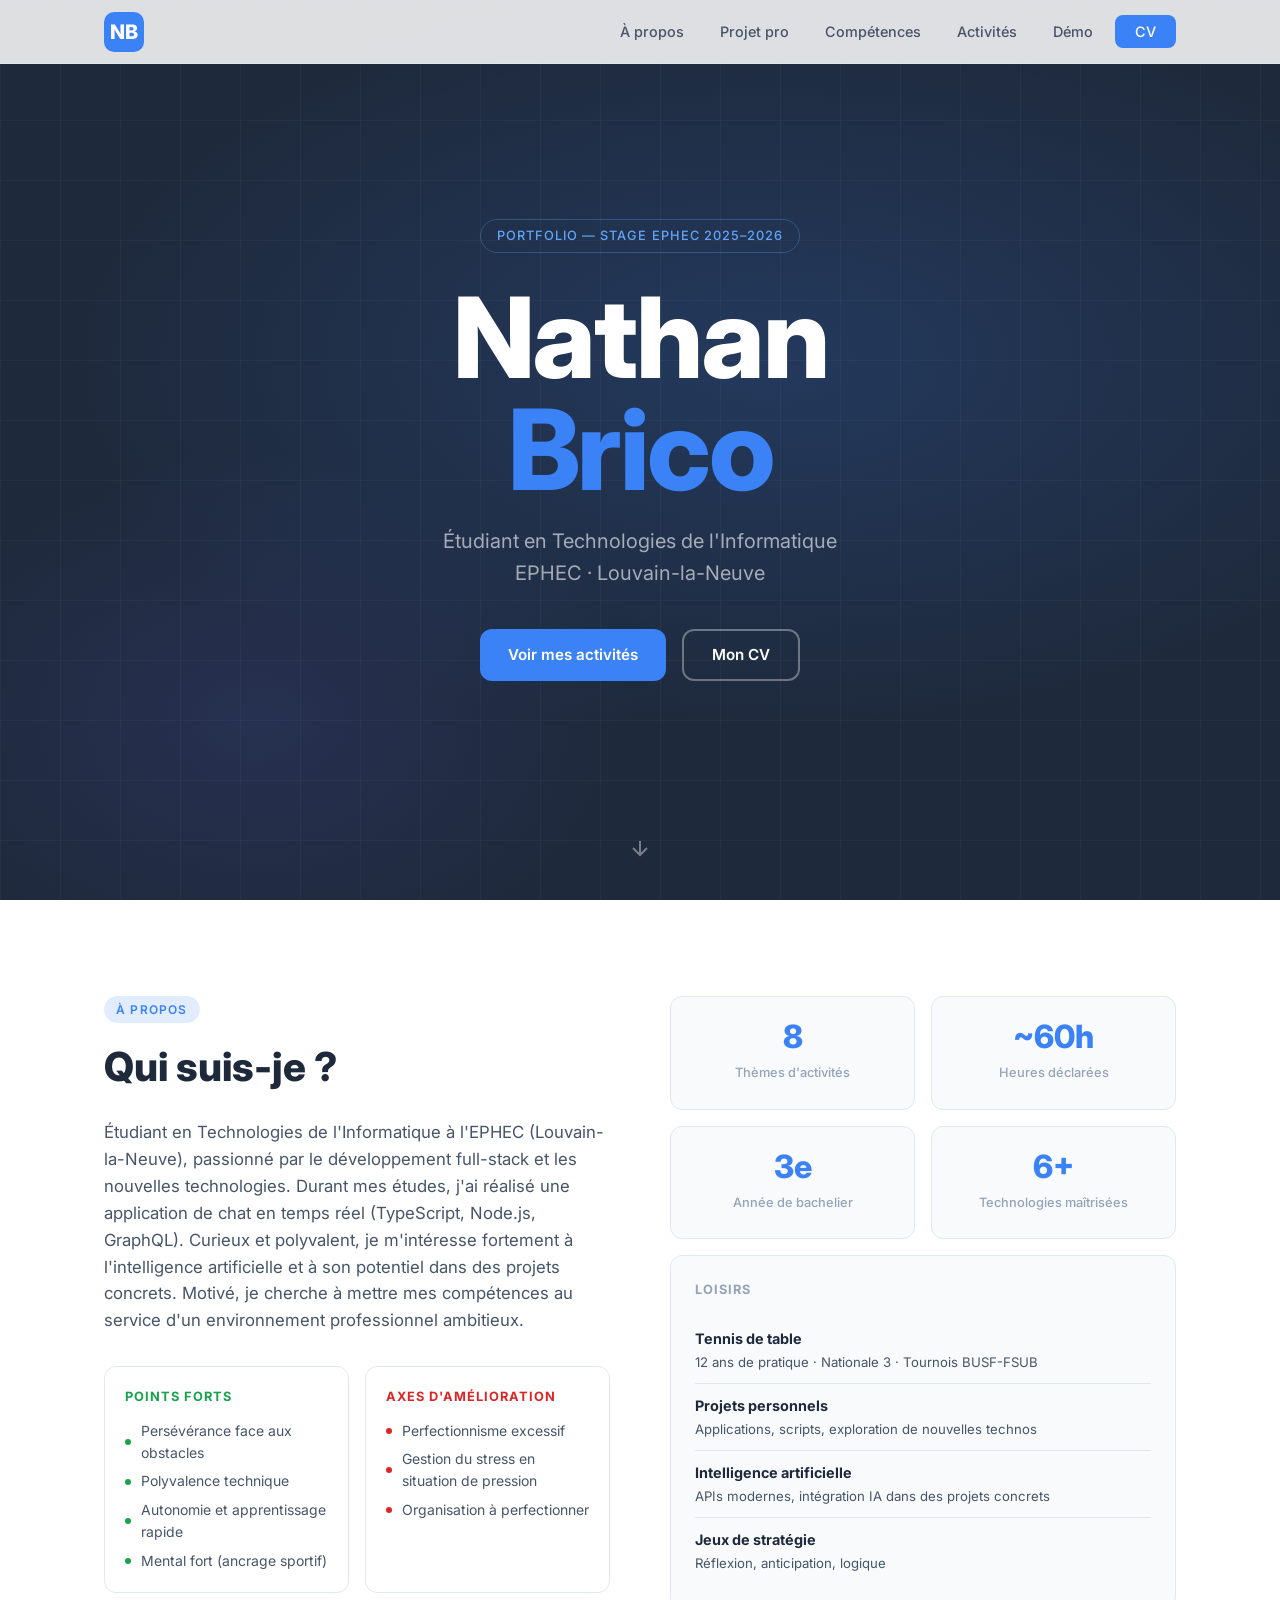
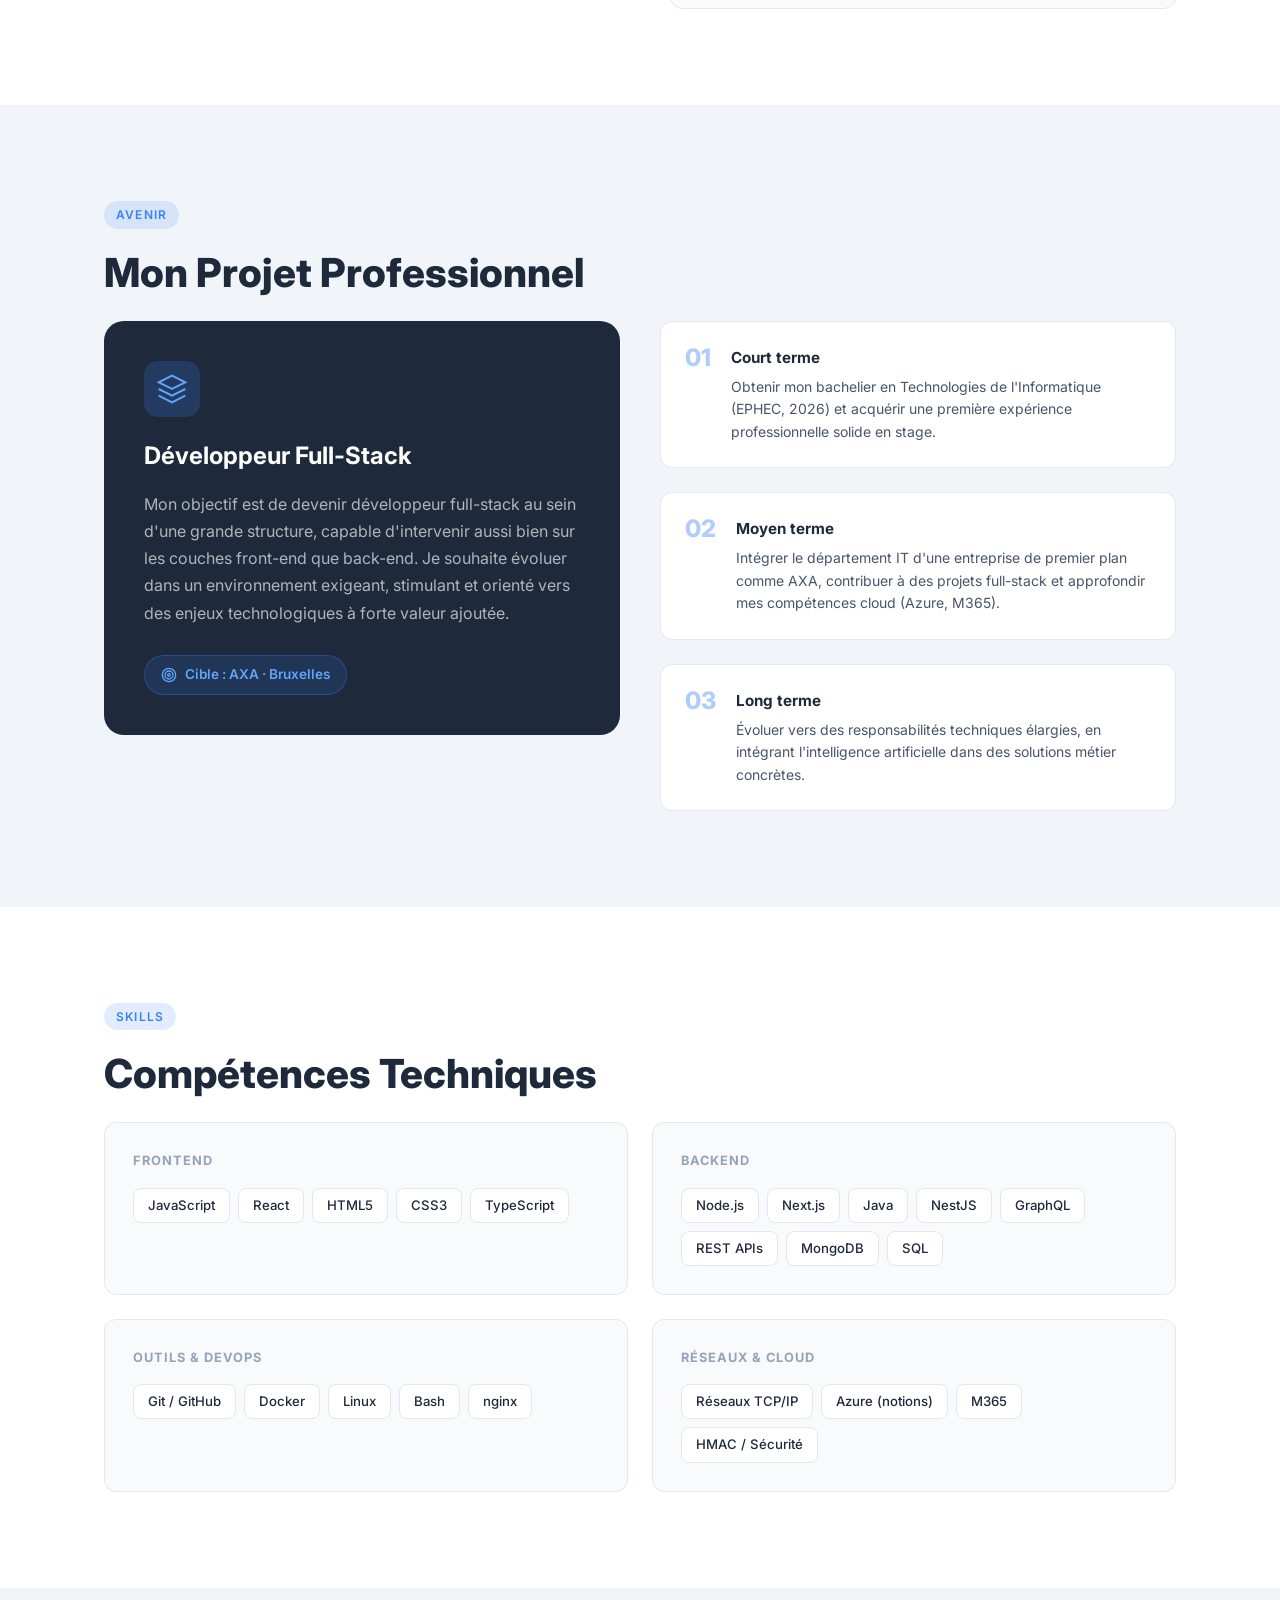
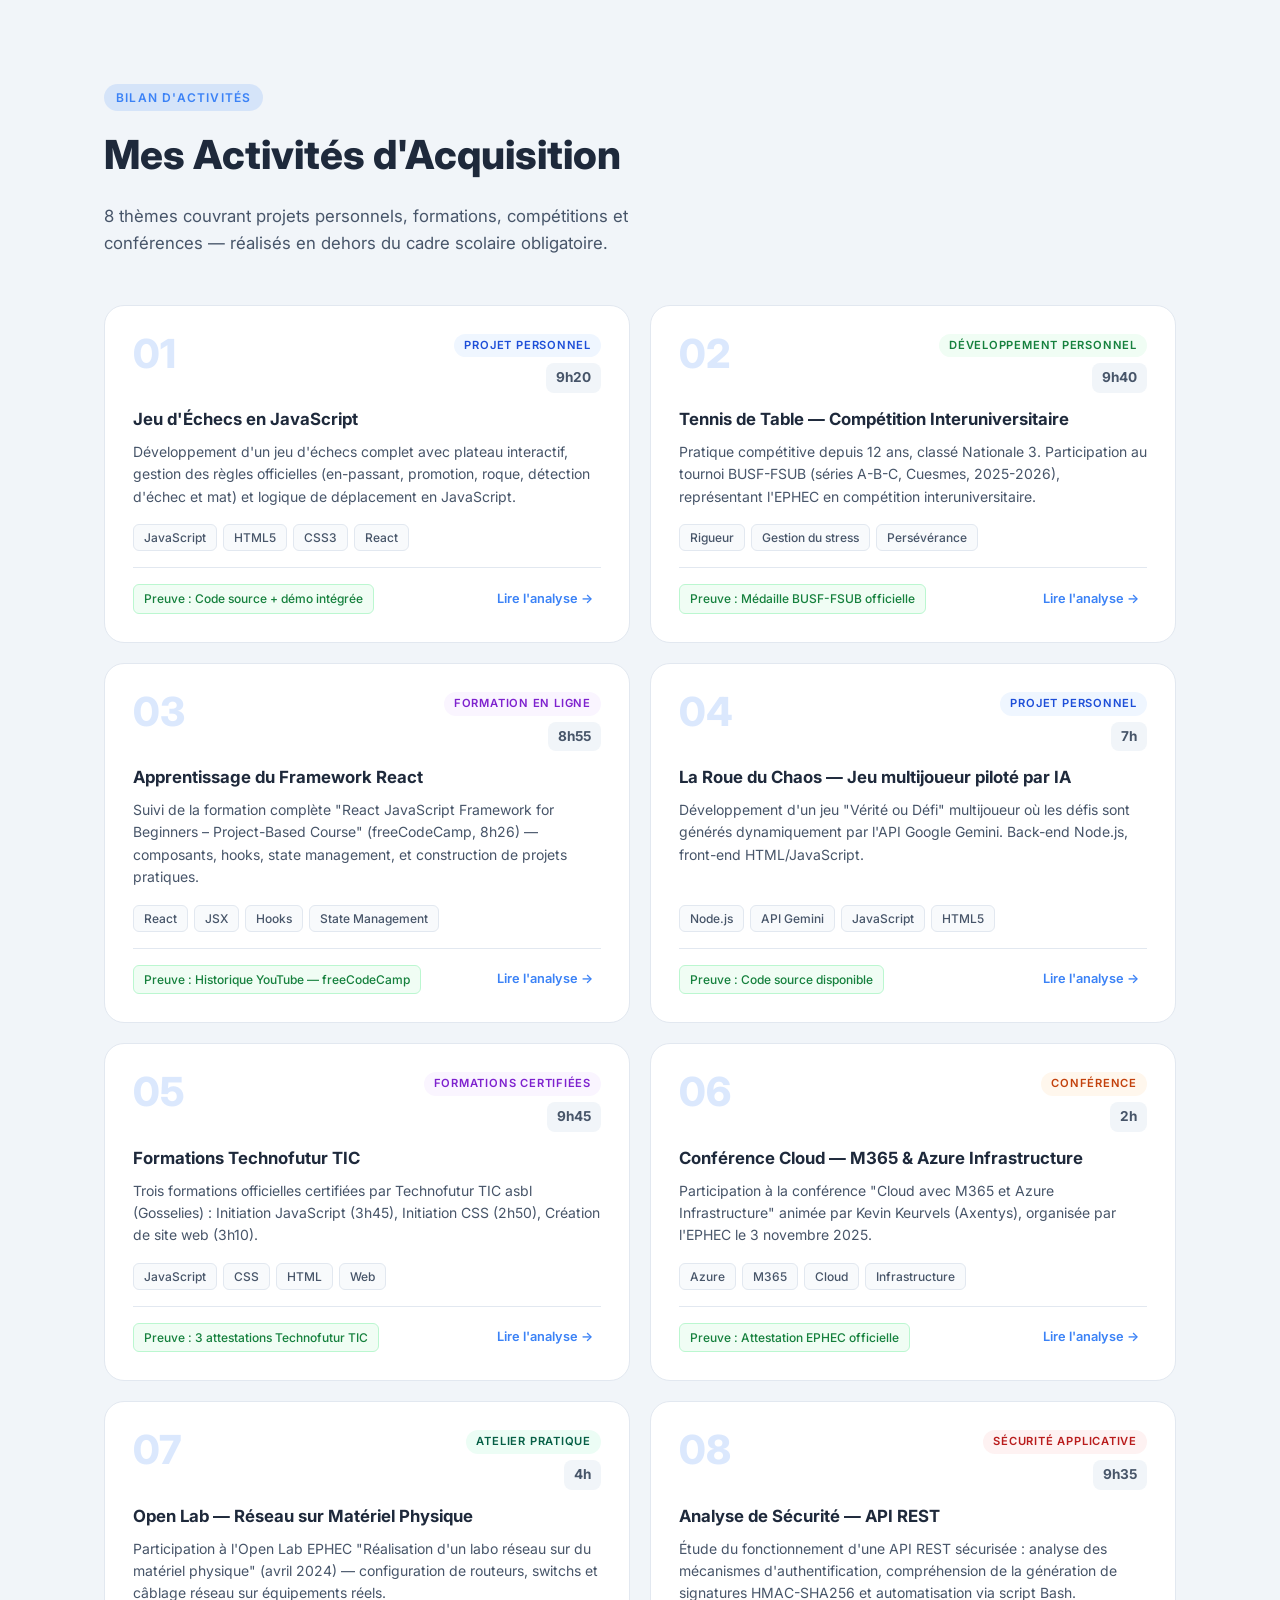
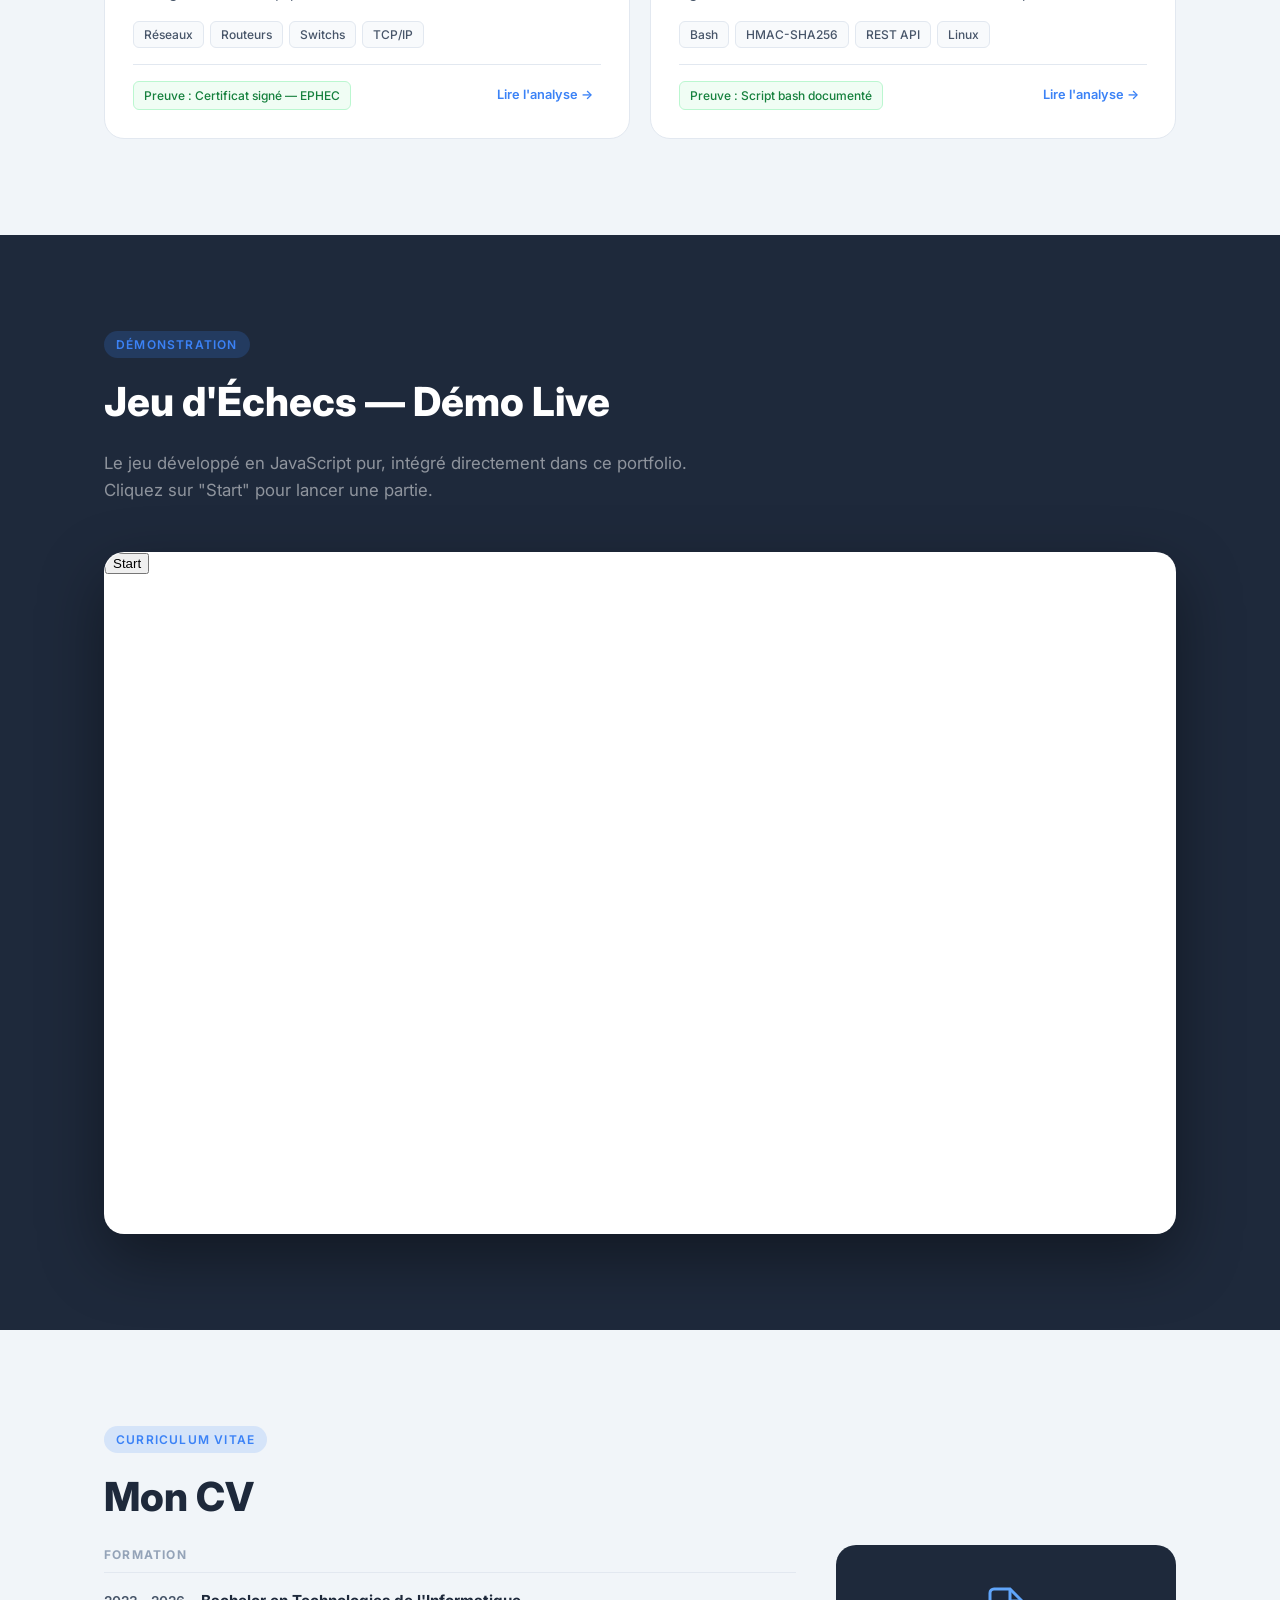
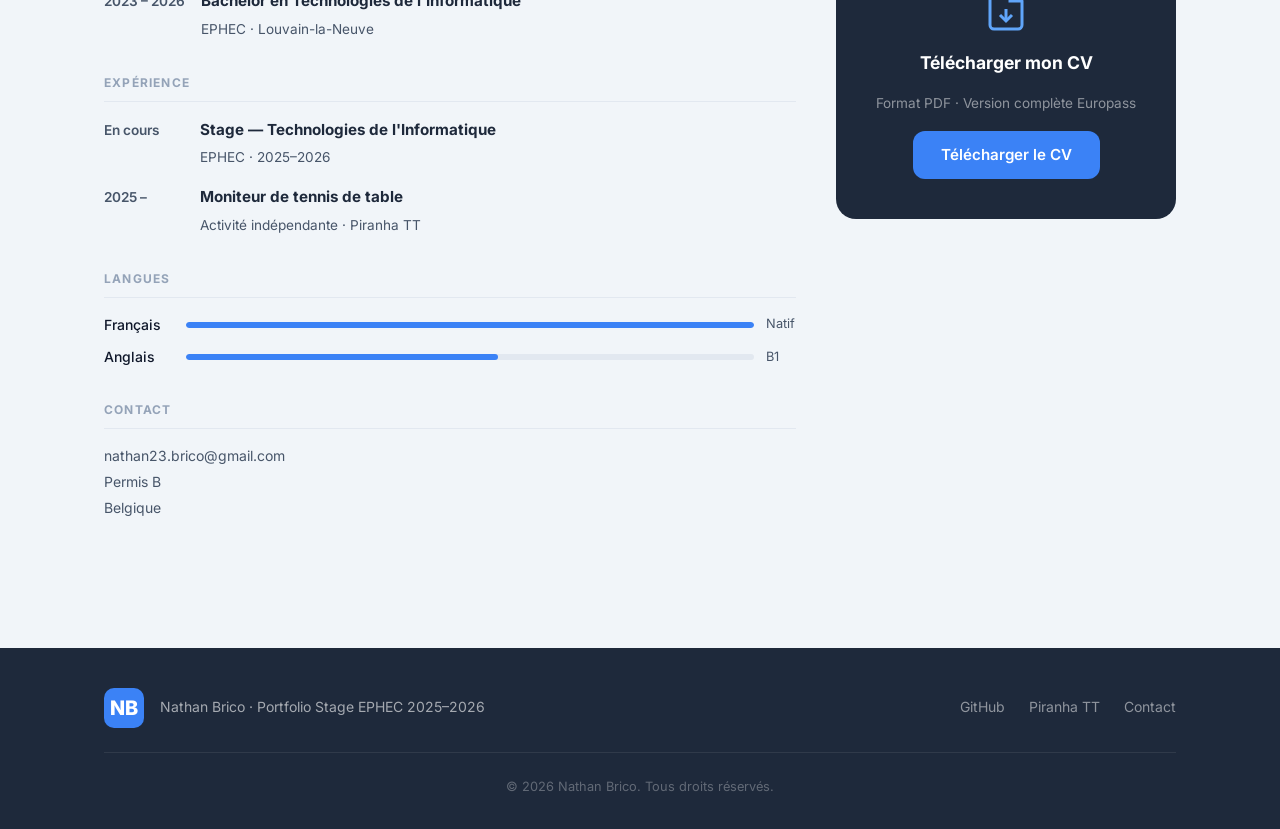
==== commit 7b990c7f: "feat: add Java and Next.js to backend skills" ====
--- a/index.html
+++ b/index.html
@@ -202,6 +202,8 @@
           <h4>Backend</h4>
           <div class="skills-tags">
             <span class="tag">Node.js</span>
+            <span class="tag">Next.js</span>
+            <span class="tag">Java</span>
             <span class="tag">NestJS</span>
             <span class="tag">GraphQL</span>
             <span class="tag">REST APIs</span>
